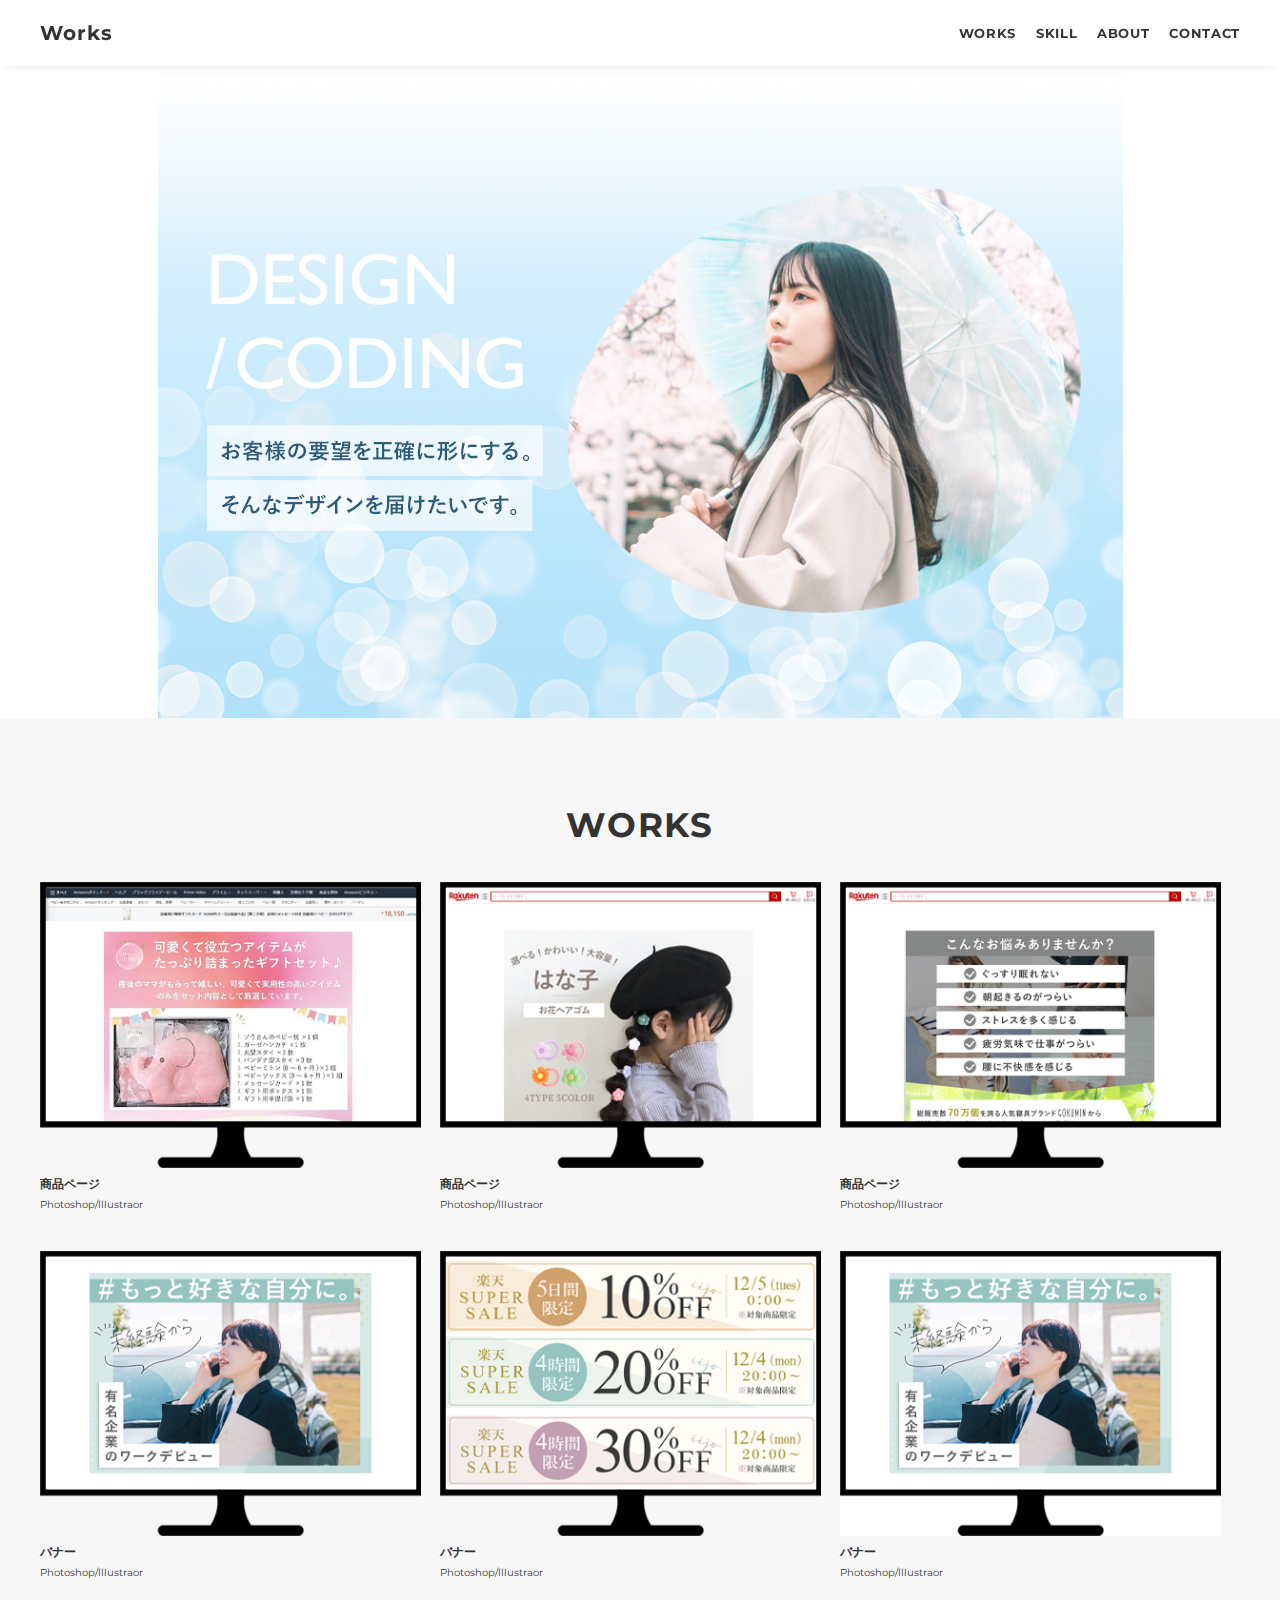
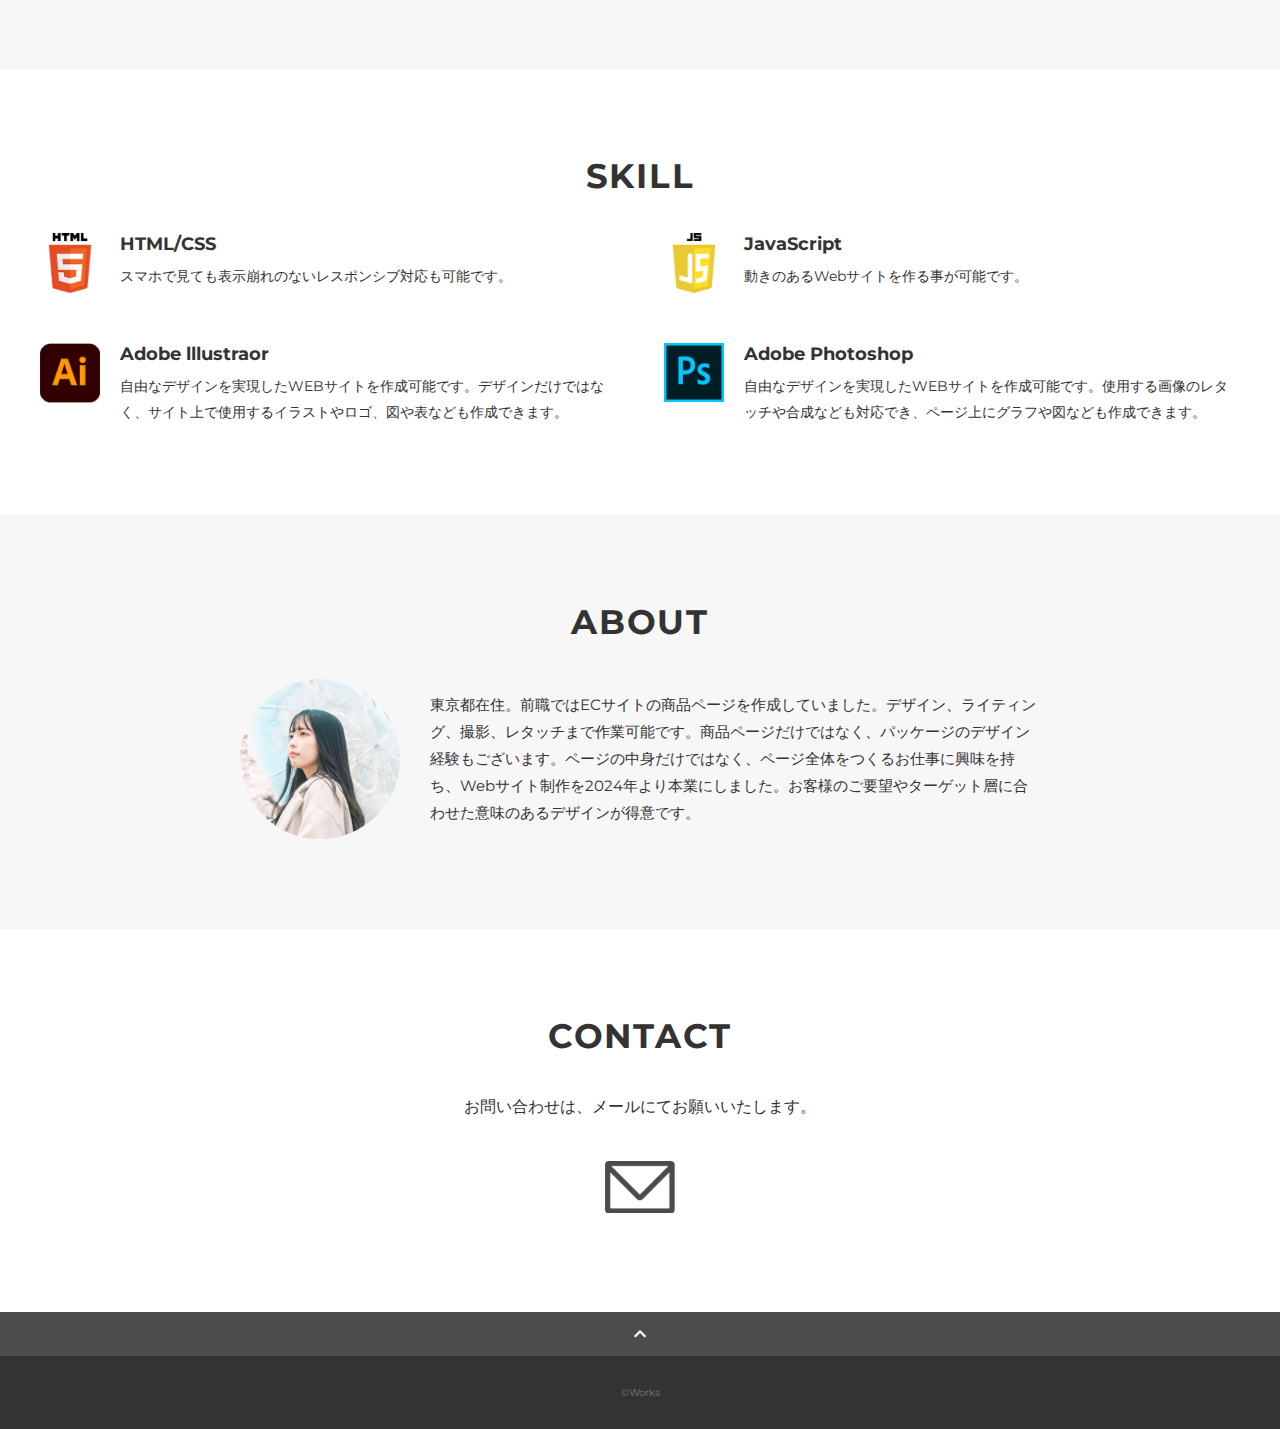
==== index.html @ e9cd40cb "Add files via upload" ====
<!DOCTYPE html>
<html>
<head>
  <meta charset="utf-8">
  <meta name="viewport" content="width=device-width, initial-scale=1.0, maximum-scale=1.0, minimum-scale=1.0">
  <title>ポートフォリオ</title>
  <link rel="preconnect" href="https://fonts.gstatic.com">
  <link href="https://fonts.googleapis.com/css2?family=Montserrat:wght@400;700&display=swap" rel="stylesheet">
  <link href="https://fonts.googleapis.com/css?family=Material+Icons+Outlined" rel="stylesheet">
  <link href="css/ress.css" media="all" rel="stylesheet" type="text/css" />
  <link href="css/style.css" media="all" rel="stylesheet" type="text/css" />
</head>

<body>
  <div class="wrapper">

    <!-- header -->
    <header class="header">
      <div class="container">
        <h1 class="header-logo">
          <a href="#">Works</a>
        </h1>
        <nav class="gnav">
          <ul class="gnav-list">
            <li class="gnav-item"><a href="#works">WORKS</a></li>
            <li class="gnav-item"><a href="#skill">SKILL</a></li>
            <li class="gnav-item"><a href="#about">ABOUT</a></li>
            <li class="gnav-item"><a href="#contact">CONTACT</a></li>
          </ul>
        </nav>
      </div>
    </header>
    <!-- /header -->

    <main class="content">

     <!-- mv -->
     <div class="mv">
      <div class="mv-container">
        <img src="img/main.jpg" alt="メイン画像">
      </div>
    </div>
    <!-- /mv -->

      <!-- works -->
      <section class="works section" id="works">
        <div class="container">
          <h2 class="title">WORKS</h2>
          <div class="works-list">
            <a class="works-item" href="works-1.html">
              <div class="works-img"><img src="img/works/html1.jpg" alt="html1" /></div>
              <p class="works-name">商品ページ</p>
              <p class="works-info">Photoshop/lllustraor</p>
            </a>
            <a class="works-item" href="works-2.html">
              <div class="works-img"><img src="img/works/html2.jpg" alt="html2" /></div>
              <p class="works-name">商品ページ</p>
              <p class="works-info">Photoshop/lllustraor</p>
            </a>
            <a class="works-item" href="works-3.html">
              <div class="works-img"><img src="img/works/html3.jpg" alt="html3" /></div>
              <p class="works-name">商品ページ</p>
              <p class="works-info">Photoshop/lllustraor</p>
            </a>
            <a class="works-item" href="works-4.html">
              <div class="works-img"><img src="img/works/html4.jpg" alt="html4" /></div>
              <p class="works-name">バナー</p>
              <p class="works-info">Photoshop/lllustraor</p>
            </a>
            <a class="works-item" href="works-5.html">
              <div class="works-img"><img src="img/works/html5.jpg" alt="html5" /></div>
              <p class="works-name">バナー</p>
              <p class="works-info">Photoshop/lllustraor</p>
            </a>
            <a class="works-item" href="works-6.html">
              <div class="works-img"><img src="img/works/html6.jpg" alt="html6" /></div>
              <p class="works-name">バナー</p>
              <p class="works-info">Photoshop/lllustraor</p>
            </a>
          </div>
        </div>
      </section>
      <!-- /works -->

      <!-- skill -->
      <section class="skill section" id="skill">
        <div class="container">
          <h2 class="title">SKILL</h2>
          <div class="skill-list">
            <div class="skill-item">
              <p class="skill-img"><img src="img/skills/html.png" alt="html"></p>
              <div class="skill-body">
                <h3 class="skill-name">HTML/CSS</h3>
                <p class="skill-text">
                  スマホで見ても表示崩れのないレスポンシブ対応も可能です。</p>
              </div>
            </div>
            <div class="skill-item">
              <p class="skill-img"><img src="img/skills/js.png" alt="javascript"></p>
              <div class="skill-body">
                <h3 class="skill-name">JavaScript</h3>
                <p class="skill-text">
                  動きのあるWebサイトを作る事が可能です。</p>
              </div>
            </div>
            <div class="skill-item">
              <p class="skill-img"><img src="img/skills/lllustraor.png" alt="lllustraor"></p>
              <div class="skill-body">
                <h3 class="skill-name">Adobe lllustraor</h3>
                <p class="skill-text">
                  自由なデザインを実現したWEBサイトを作成可能です。デザインだけではなく、サイト上で使用するイラストやロゴ、図や表なども作成できます。</p>
              </div>
            </div>
            <div class="skill-item">
              <p class="skill-img"><img src="img/skills/photoshop.png" alt="photoshop"></p>
              <div class="skill-body">
                <h3 class="skill-name">Adobe Photoshop</h3>
                <p class="skill-text">
                  自由なデザインを実現したWEBサイトを作成可能です。使用する画像のレタッチや合成なども対応でき、ページ上にグラフや図なども作成できます。</p>
              </div>
            </div>
          </div>
        </div>
      </section>
      <!-- /skill -->

      <!-- about -->
      <section class="about section" id="about">
        <div class="container">
          <h2 class="title">ABOUT</h2>
          <div class="profile">
            <p class="profile-img">
              <img src="img/about.jpg" alt="about">
            </p>
            <div class="profile-body">
              <p>
                東京都在住。前職ではECサイトの商品ページを作成していました。デザイン、ライティング、撮影、レタッチまで作業可能です。商品ページだけではなく、パッケージのデザイン経験もございます。ページの中身だけではなく、ページ全体をつくるお仕事に興味を持ち、Webサイト制作を2024年より本業にしました。お客様のご要望やターゲット層に合わせた意味のあるデザインが得意です。
              </p>
            </div>
          </div>
        </div>
      </section>
      <!-- /about -->

      <!-- contact -->
      <section class="contact section" id="contact">
        <div class="container">
          <h2 class="title">CONTACT</h2>
          <p class="lead">
            お問い合わせは、<br class="sp-only">メールにてお願いいたします。
          </p>
          <div class="contact-list">
            <a href="mailto:ikumixxky&#64;gmail.com" target="_blank">
              <img src="img/icon_mail.gif" alt="mail">
            </a>
          </div>
        </div>
      </section>
      <!-- /contact -->
      <div class="page-top" id="js-page-top">
        <span class="material-icons-outlined">expand_less</span>
      </div>
    </main>

    <!-- footer -->
    <footer class="footer">
      <div class="copyright">&copy;Works</div>
    </footer>
    <!-- /footer -->

  </div>
  <script src="https://ajax.googleapis.com/ajax/libs/jquery/3.6.0/jquery.min.js"></script>
  <script type='text/javascript' src="js/script.js"></script>
</body>
</html>
---- css/ress.css ----
/*!
 * ress.css • v3.0.1
 * MIT License
 * github.com/filipelinhares/ress
 */

/* # =================================================================
   # Global selectors
   # ================================================================= */

html {
  box-sizing: border-box;
  word-break: normal;
  -moz-tab-size: 4;
  tab-size: 4;

  -webkit-text-size-adjust: 100%; /* Prevent adjustments of font size after orientation changes in iOS */
}

*,
::before,
::after {
  box-sizing: inherit;
  background-repeat: no-repeat; /* Set `background-repeat: no-repeat` to all elements and pseudo elements */
}

::before,
::after {
  vertical-align: inherit;
  text-decoration: inherit; /* Inherit text-decoration and vertical align to ::before and ::after pseudo elements */
}

* {
  margin: 0;
  padding: 0; /* Reset `padding` and `margin` of all elements */
}

/* # =================================================================
   # General elements
   # ================================================================= */

hr {
  overflow: visible; /* Show the overflow in Edge and IE */
  height: 0; /* Add the correct box sizing in Firefox */
}

details,
main {
  display: block; /* Render the `main` element consistently in IE. */
}

summary {
  display: list-item; /* Add the correct display in all browsers */
}

small {
  font-size: 80%; /* Set font-size to 80% in `small` elements */
}

[hidden] {
  display: none; /* Add the correct display in IE */
}

abbr[title] {
  /* Add the correct text decoration in Chrome, Edge, IE, Opera, and Safari */
  text-decoration: underline;
  text-decoration: underline dotted;
  border-bottom: none; /* Remove the bottom border in Chrome 57 */
}

a {
  background-color: transparent; /* Remove the gray background on active links in IE 10 */
}

a:active,
a:hover {
  outline-width: 0; /* Remove the outline when hovering in all browsers */
}

code,
kbd,
pre,
samp {
  font-family: monospace, monospace; /* Specify the font family of code elements */
}

pre {
  font-size: 1em; /* Correct the odd `em` font sizing in all browsers */
}

b,
strong {
  font-weight: bolder; /* Add the correct font weight in Chrome, Edge, and Safari */
}

/* https://gist.github.com/unruthless/413930 */
sub,
sup {
  position: relative;
  font-size: 75%;
  line-height: 0;
  vertical-align: baseline;
}

sub {
  bottom: -.25em;
}

sup {
  top: -.5em;
}

/* # =================================================================
   # Forms
   # ================================================================= */

input {
  border-radius: 0;
}

/* Replace pointer cursor in disabled elements */
[disabled] {
  cursor: default;
}

[type="number"]::-webkit-container-spin-button,
[type="number"]::-webkit-outer-spin-button {
  height: auto; /* Correct the cursor style of increment and decrement buttons in Chrome */
}

[type="search"] {
  outline-offset: -2px; /* Correct the outline style in Safari */

  -webkit-appearance: textfield; /* Correct the odd appearance in Chrome and Safari */
}

[type="search"]::-webkit-search-decoration {
  -webkit-appearance: none; /* Remove the container padding in Chrome and Safari on macOS */
}

textarea {
  overflow: auto; /* Internet Explorer 11+ */
  resize: vertical; /* Specify textarea resizability */
}

button,
input,
optgroup,
select,
textarea {
  font: inherit; /* Specify font inheritance of form elements */
}

optgroup {
  font-weight: bold; /* Restore the font weight unset by the previous rule */
}

button {
  overflow: visible; /* Address `overflow` set to `hidden` in IE 8/9/10/11 */
}

button,
select {
  text-transform: none; /* Firefox 40+, Internet Explorer 11- */
}

/* Apply cursor pointer to button elements */
button,
[type="button"],
[type="reset"],
[type="submit"],
[role="button"] {
  cursor: pointer;
  color: inherit;
}

/* Remove container padding and border in Firefox 4+ */
button::-moz-focus-container,
[type="button"]::-moz-focus-container,
[type="reset"]::-moz-focus-container,
[type="submit"]::-moz-focus-container {
  padding: 0;
  border-style: none;
}

/* Replace focus style removed in the border reset above */
button:-moz-focusring,
[type="button"]::-moz-focus-container,
[type="reset"]::-moz-focus-container,
[type="submit"]::-moz-focus-container {
  outline: 1px dotted ButtonText;
}

button,
html [type="button"],
/* Prevent a WebKit bug where (2) destroys native `audio` and `video`controls in Android 4 */
[type="reset"],
[type="submit"] {
  -webkit-appearance: button; /* Correct the inability to style clickable types in iOS */
}

/* Remove the default button styling in all browsers */
button,
input,
select,
textarea {
  border-style: none;
  background-color: transparent;
}

/* Style select like a standard input */
select {
  -webkit-appearance: none; /* Chrome 41+ */
  -moz-appearance: none; /* Firefox 36+ */
}

select::-ms-expand {
  display: none; /* Internet Explorer 11+ */
}

select::-ms-value {
  color: currentColor; /* Internet Explorer 11+ */
}

legend {
  display: table; /* Correct the text wrapping in Edge and IE */
  max-width: 100%; /* Correct the text wrapping in Edge and IE */
  max-width: 100%; /* Correct the text wrapping in Edge 18- and IE */
  white-space: normal; /* Correct the text wrapping in Edge and IE */
  color: inherit; /* Correct the color inheritance from `fieldset` elements in IE */
  border: 0; /* Correct `color` not being inherited in IE 8/9/10/11 */
}

::-webkit-file-upload-button {
  font: inherit; /* Change font properties to `inherit` in Chrome and Safari */
  color: inherit;
  /* Correct the inability to style clickable types in iOS and Safari */

  -webkit-appearance: button;
}

/* # =================================================================
   # Specify media element style
   # ================================================================= */

img {
  border-style: none; /* Remove border when inside `a` element in IE 8/9/10 */
}

/* Add the correct vertical alignment in Chrome, Firefox, and Opera */
progress {
  vertical-align: baseline;
}

/* # =================================================================
   # Accessibility
   # ================================================================= */

/* Hide content from screens but not screenreaders */
@media screen {
  [hidden~="screen"] {
    display: inherit;
  }
  [hidden~="screen"]:not(:active):not(:focus):not(:target) {
    position: absolute !important;
    clip: rect(0 0 0 0) !important;
  }
}

/* Specify the progress cursor of updating elements */
[aria-busy="true"] {
  cursor: progress;
}

/* Specify the pointer cursor of trigger elements */
[aria-controls] {
  cursor: pointer;
}

/* Specify the unstyled cursor of disabled, not-editable, or otherwise inoperable elements */
[aria-disabled] {
  cursor: default;
}
---- css/style.css ----
body {
  font-family: "Montserrat","Helvetica Neue",Arial,"Hiragino Kaku Gothic ProN","Hiragino Sans",Meiryo,sans-serif;
  font-size: 15px;
  letter-spacing: .0.5em;
  color: #333;
}

a {
  transition: opacity .3s;
  text-decoration: none;
  color: #1ca9e3;
}

img {
  max-width: 100%;
  height: auto;
  vertical-align: bottom;
  border-style: none;
}



.pc-only {
  display: block;
}

.sp-only {
  display: none;
}

/*--------------------------------
 レイアウト
---------------------------------*/
.wrapper {
  padding-top: 73px;
}

.section {
  padding: 90px 0;
}

.section:nth-of-type(odd) {
  background-color: #f7f7f7;
}

.container {
  max-width: 1340px;
  margin: 0 auto;
  padding: 0 40px;
}

/*--------------------------------
 見出し
---------------------------------*/
.title {
  font-size: 34px;
  font-weight: bold;
  line-height: 1;
  margin-bottom: 40px;
  text-align: center;
  letter-spacing: .05em;
  color: #333;
}

.lead {
  font-size: 16px;
  line-height: 1.8;
  margin-bottom: 30px;
}

/*--------------------------------
ヘッダー
---------------------------------*/
.header {
  position: fixed;
  top: 0;
  z-index: 1;
  width: 100%;
  background-color: #fff;
  box-shadow: 0 5px 10px -6px rgba(0,0,0,.1);
}

.header .container {
  display: flex;
  align-items: center;
  justify-content: space-between;
  padding: 20px 40px;
}

.header-logo {
  font-size: 20px;
  font-weight: bold;
  line-height: 1.2;
  margin-right: 20px;
  letter-spacing: .05em;
}

.header-logo a {
  color: #333;
}

.gnav-list {
  display: flex;
  justify-content: space-between;
  list-style: none;
}

.gnav-item:not(:last-child) {
  margin-right: 20px;
}

.gnav-item a {
  position: relative;
  font-size: 13px;
  font-weight: bold;
  display: inline-block;
  padding: 5px 0;
  transition: .3s;
  letter-spacing: .05em;
  color: #333;
}
.gnav-item a:after {
  position: absolute;
  bottom: 0;
  left: 50%;
  width: 0;
  height: 3px;
  content: "";
  transition: .3s;
  -webkit-transform: translateX(-50%);
  transform: translateX(-50%);
  background-color: #333;
}

.gnav-item a:hover:after {
  width: 100%;
}

/*--------------------------------
 メインビジュアル
---------------------------------*/
.mv {
  display: flex;
  align-items: center;
  justify-content: center;
  height: auto;
  text-align: center;
}

.mv-container {
  position: relative;
  padding: 0 20px;
}

.mv-container img {
  width: 100%;
  height: auto;
}

/*--------------------------------
 Works
---------------------------------*/
.works-list {
  display: flex;
  flex-wrap: wrap;
  margin-bottom: -40px;
}

.works-item {
  width: 31.74603%;
  margin-right: 1.58730%;
  margin-bottom: 40px;
  color: #333;
}

.works-item:hover {
  opacity: .9;
}

.works-item:nth-of-type(3n) {
  margin-right: 0;
}

.works-name {
  font-size: 12px;
  font-weight: bold;
  margin-top: 8px;
}

.works-info {
  font-size: 10px;
  margin-top: 5px;
}

/*--------------------------------
 Skill
---------------------------------*/
.skill-list {
  display: flex;
  flex-wrap: wrap;
  justify-content: space-between;
  margin-bottom: -50px;
}

.skill-item {
  display: flex;
  align-items: flex-start;
  justify-content: space-between;
  width: 48%;
  margin-bottom: 50px;
}

.skill-img {
  width: 60px;
  height: auto;
  margin-right: 20px;
}

.skill-body {
  flex: 1;
}

.skill-name {
  margin-bottom: 10px;
}

.skill-text {
  font-size: 14px;
  line-height: 1.8;
}

/*--------------------------------
 About
---------------------------------*/
.profile {
  display: flex;
  flex-wrap: wrap;
  max-width: 800px;
  margin: 0 auto;
}
.profile-img {
  width: 20%;
  margin-right: 30px;
  border-radius: 50%;
}
.profile-img img {
  border-radius: 50%;
}
.profile-body {
  flex: 1;
  display: flex;
  align-items: center;
}

.profile-body p {
  font-size: 15px;
  line-height: 1.8;
}

.profile-body p:not(:last-child) {
  margin-bottom: 30px;
}

/*--------------------------------
 Contact
---------------------------------*/
.contact {
  text-align: center;
}

.contact-item:not(:last-child) {
  margin-right: 10px;
}

.contact-text {
  margin-top: 10px;
}
/*--------------------------------
 ページトップ
---------------------------------*/
.page-top {
  font-weight: bold;
  padding: 10px;
  cursor: pointer;
  text-align: center;
  background-color: #4c4c4c;
}

.page-top .material-icons-outlined {
  vertical-align: bottom;
  color: #fff;
}

/*--------------------------------
 フッター
---------------------------------*/
.footer {
  padding: 30px;
  background-color: #333;
}

.copyright {
  font-size: 10px;
  text-align: center;
  color: #797979;
}

/*--------------------------------
 下層：Worksページ
---------------------------------*/
.article {
  padding: 80px 0;
}

.article-container {
  max-width: 1040px;
  margin: 0 auto;
  padding: 0 20px;
}

.article-title {
  margin-bottom: 30px;
  text-align: center;
}

.article-body {
  max-width: 720px;
  margin: 0 auto;
  margin-bottom: 80px;
}

.article-body h3 {
  position: relative;
  font-size: 18px;
  margin-bottom: 5px;
  padding-left: 1em;
}

.article-body img {
  width: 100%;
  height: auto;
}

.article-body h3:not(:first-child) {
  margin-top: 50px;
}

.article-body h3::before {
  position: absolute;
  top: 0;
  left: 0;
  width: 4px;
  height: 100%;
  content: "";
  border-radius: 3px;
  background-color: #333;
}

.article-body p {
  font-size: 15px;
  line-height: 1.8;
  margin-bottom: 30px;
}

.home-link {
  text-align: center;
}

/*media Queries 767
----------------------------------------------------*/
@media screen and (max-width: 767px) {
  body {
    font-size: 14px;
  }

  .pc-only {
    display: none;
  }

  .sp-only {
    display: block;
  }

  /* 見出し */
  .title {
    font-size: 26px;
    margin-bottom: 20px;
  }

  .lead {
    font-size: 14px;
    line-height: 1.7;
    margin-bottom: 20px;
  }

  /* レイアウト */
  .wrapper {
    padding-top: 57px;
  }

  .section {
    padding: 60px 0;
  }

  .container {
    padding: 0 20px;
  }

  /* ヘッダー */
  .header .container {
    padding: 15px;
  }

  .header-logo {
    font-size: 15px;
    margin-right: 15px;
  }

  .gnav-item:not(:last-child) {
    margin-right: 10px;
  }

  .gnav-item a {
    font-size: 10px;
  }

  .gnav-item a:after {
    display: none;
  }

  /*  メインビジュアル */
  .mv {
    height: 40vh;
  }

  .mv-container {
    padding: 0 20px;
  }

  .mv-title {
    font-size: 30px;
  }
  .mv-subtitle {
    font-size: 16px;
    margin-bottom: 20px;
  }

  .mv-text {
    top: 75%;
    font-size: 14px;
    line-height: 1.7;
  }

  /* Works */
  .works-name {
    font-size: 12px;
  }

  .works-info {
    margin-top: 3px;
  }

  .works-list {
    justify-content: space-between;
  }

  .works-item {
    flex: 0 0 48%;
    margin-right: 0;
    margin-bottom: 30px;
  }

  /* Skill */
  .skill-list {
    display: block;
    margin-bottom: 0;
  }

  .skill-item {
    width: 100%;
    margin-bottom: 35px;
  }

  .skill-item:last-child {
    margin-bottom: 0;
  }

  .skill-name {
    margin-bottom: 5px;
  }

  .skill-text {
    font-size: 13px;
    line-height: 1.7;
  }

  /* About */
  .profile {
    display: block;
  }
  .profile-img {
    width: 150px;
    margin: 0 auto;
    margin-bottom: 25px;
  }

  .profile-body p {
    font-size: 14px;
    line-height: 1.7;
  }

  .profile-body p:not(:last-child) {
    margin-bottom: 20px;
  }

  /* フッター */
  .footer {
    padding: 20px;
  }

  /* 下層ページ */
  .article {
    padding: 50px 0;
  }

  .article-body h3 {
    font-size: 16px;
    padding-left: .8em;
  }

  .article-body h3:not(:first-child) {
    margin-top: 30px;
  }

  .article-body p {
    font-size: 14px;
    line-height: 1.7;
    margin-bottom: 20px;
  }
}
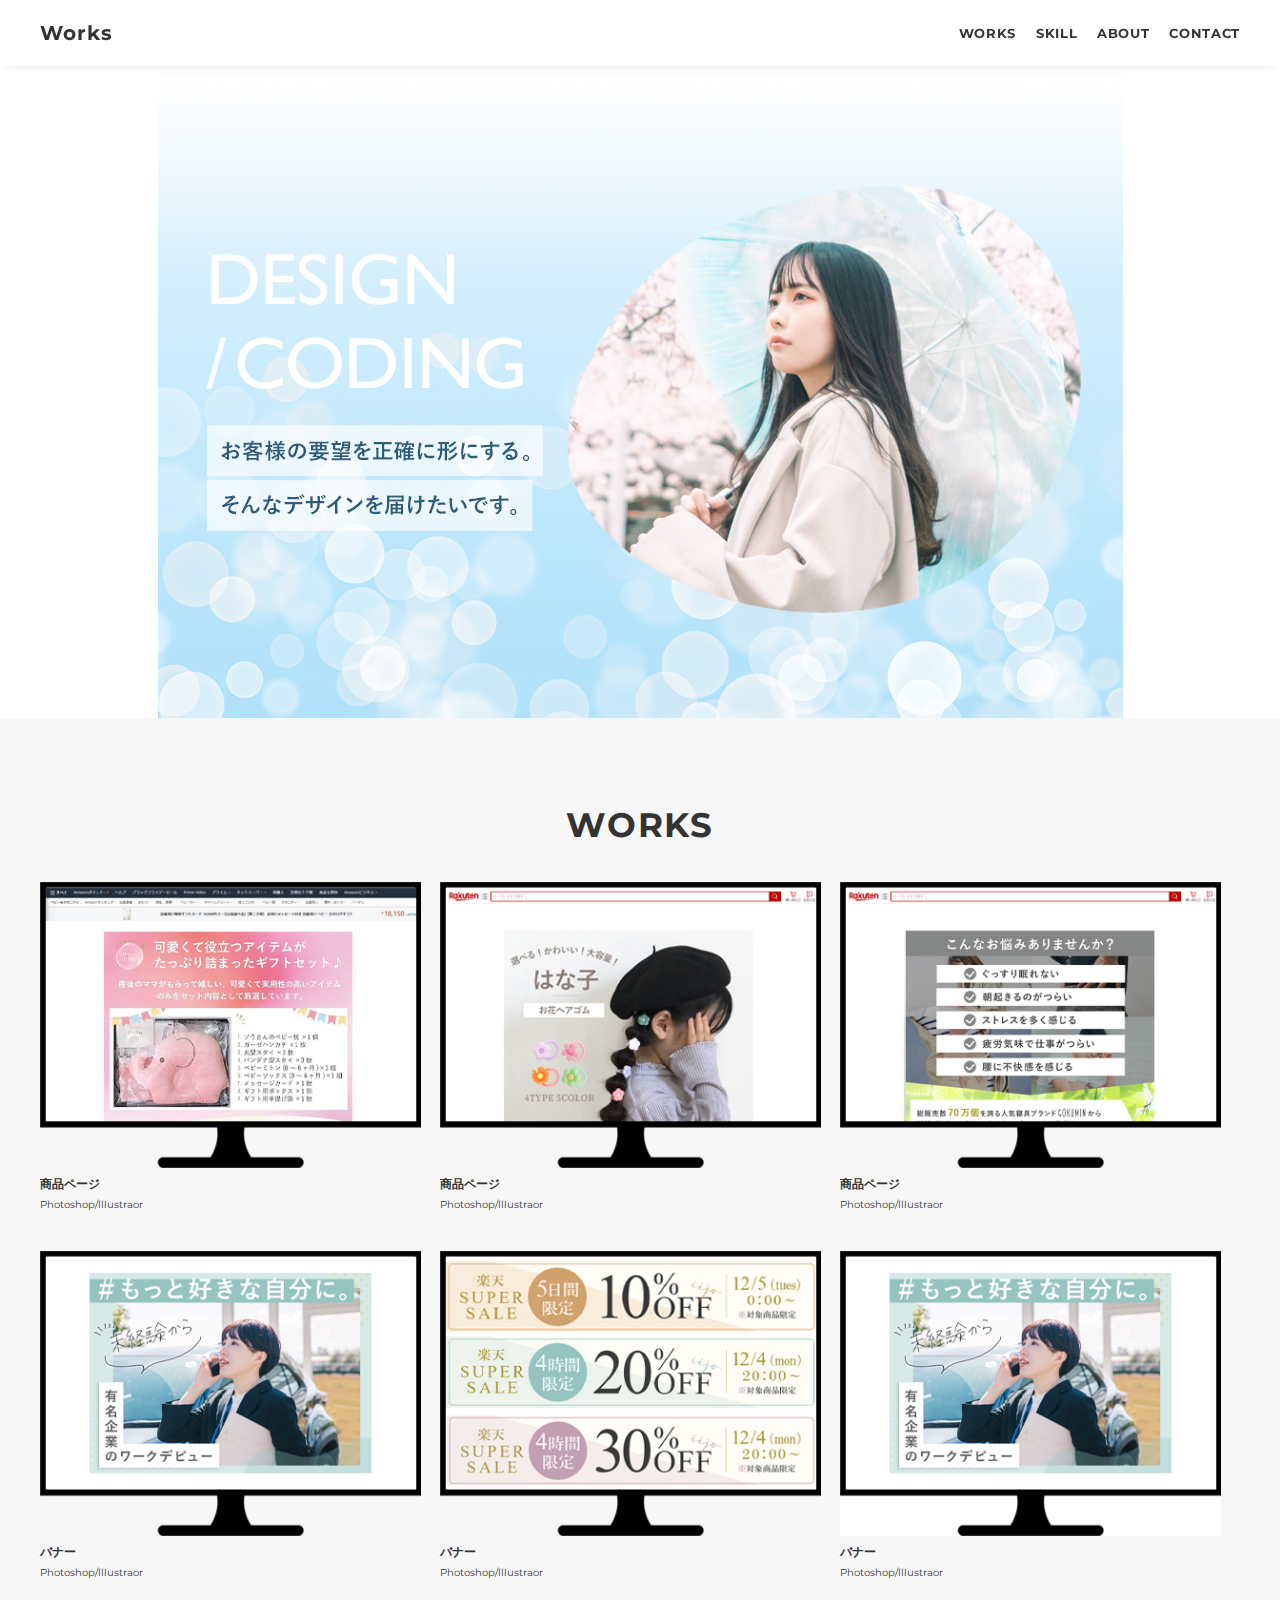
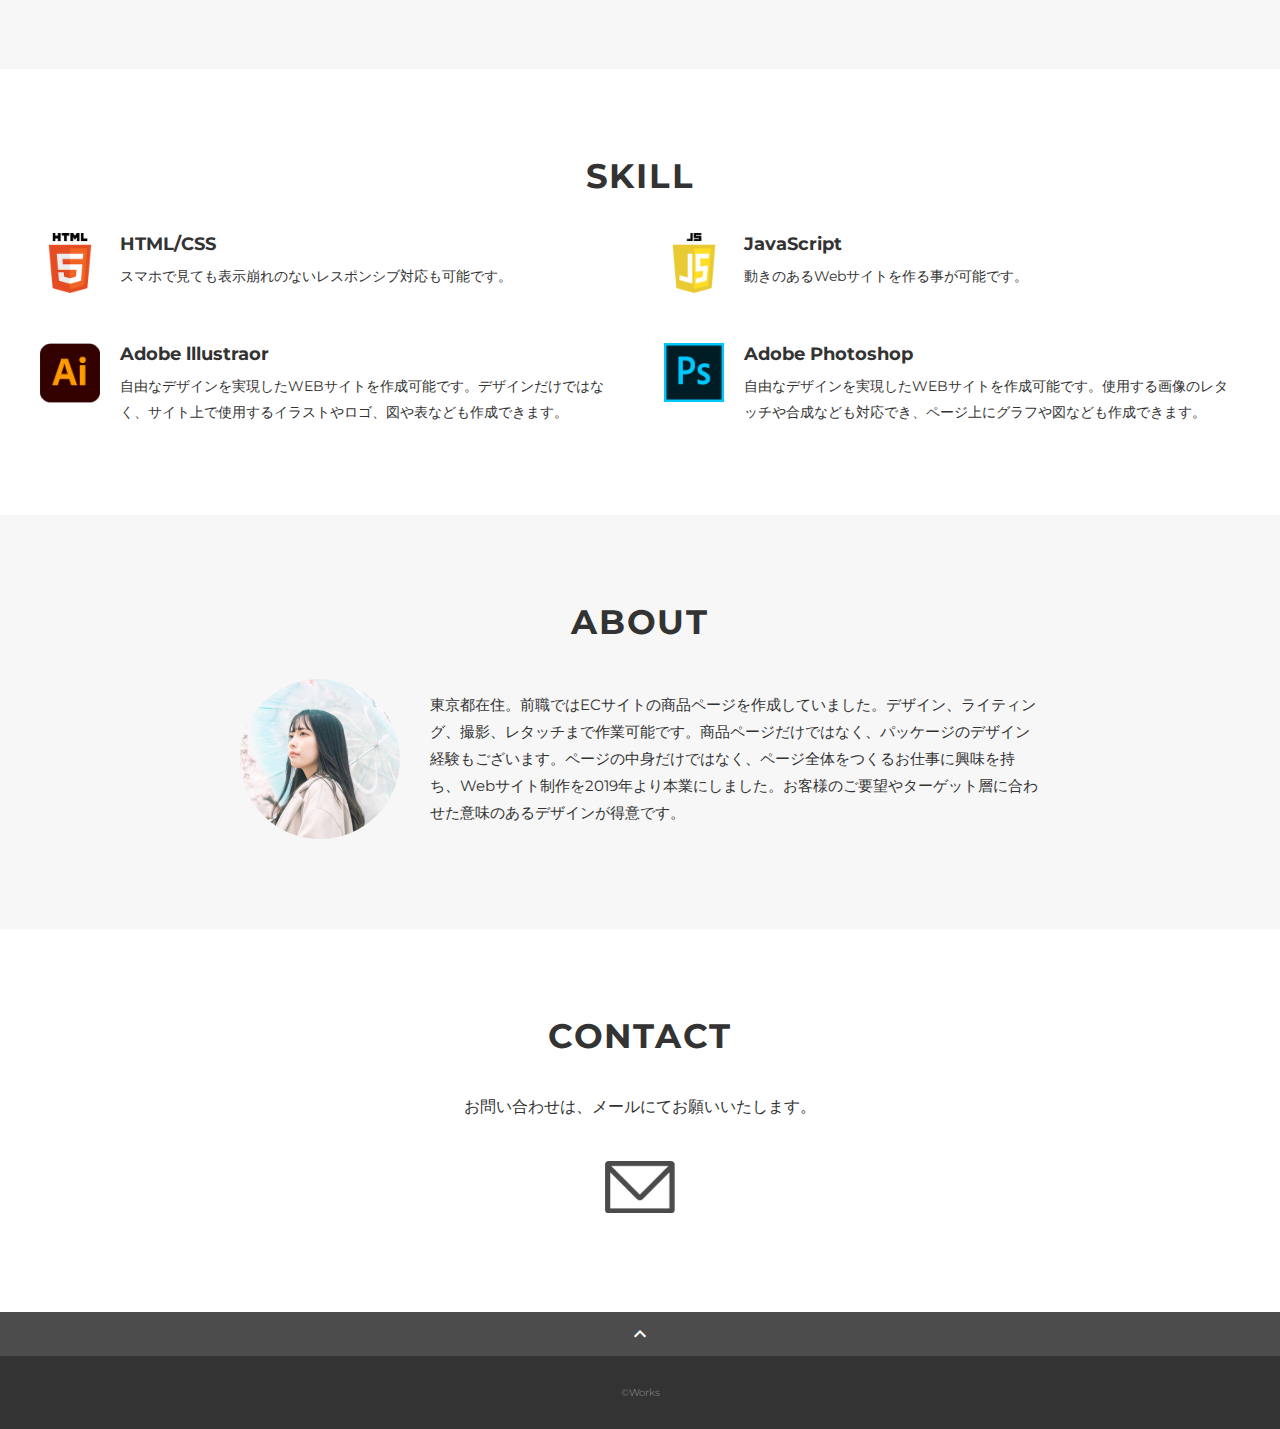
==== commit 49f0bc1b: "Update index.html" ====
--- a/index.html
+++ b/index.html
@@ -134,7 +134,7 @@
             </p>
             <div class="profile-body">
               <p>
-                東京都在住。前職ではECサイトの商品ページを作成していました。デザイン、ライティング、撮影、レタッチまで作業可能です。商品ページだけではなく、パッケージのデザイン経験もございます。ページの中身だけではなく、ページ全体をつくるお仕事に興味を持ち、Webサイト制作を2024年より本業にしました。お客様のご要望やターゲット層に合わせた意味のあるデザインが得意です。
+                東京都在住。前職ではECサイトの商品ページを作成していました。デザイン、ライティング、撮影、レタッチまで作業可能です。商品ページだけではなく、パッケージのデザイン経験もございます。ページの中身だけではなく、ページ全体をつくるお仕事に興味を持ち、Webサイト制作を2019年より本業にしました。お客様のご要望やターゲット層に合わせた意味のあるデザインが得意です。
               </p>
             </div>
           </div>
@@ -172,4 +172,4 @@
   <script src="https://ajax.googleapis.com/ajax/libs/jquery/3.6.0/jquery.min.js"></script>
   <script type='text/javascript' src="js/script.js"></script>
 </body>
-</html>+</html>
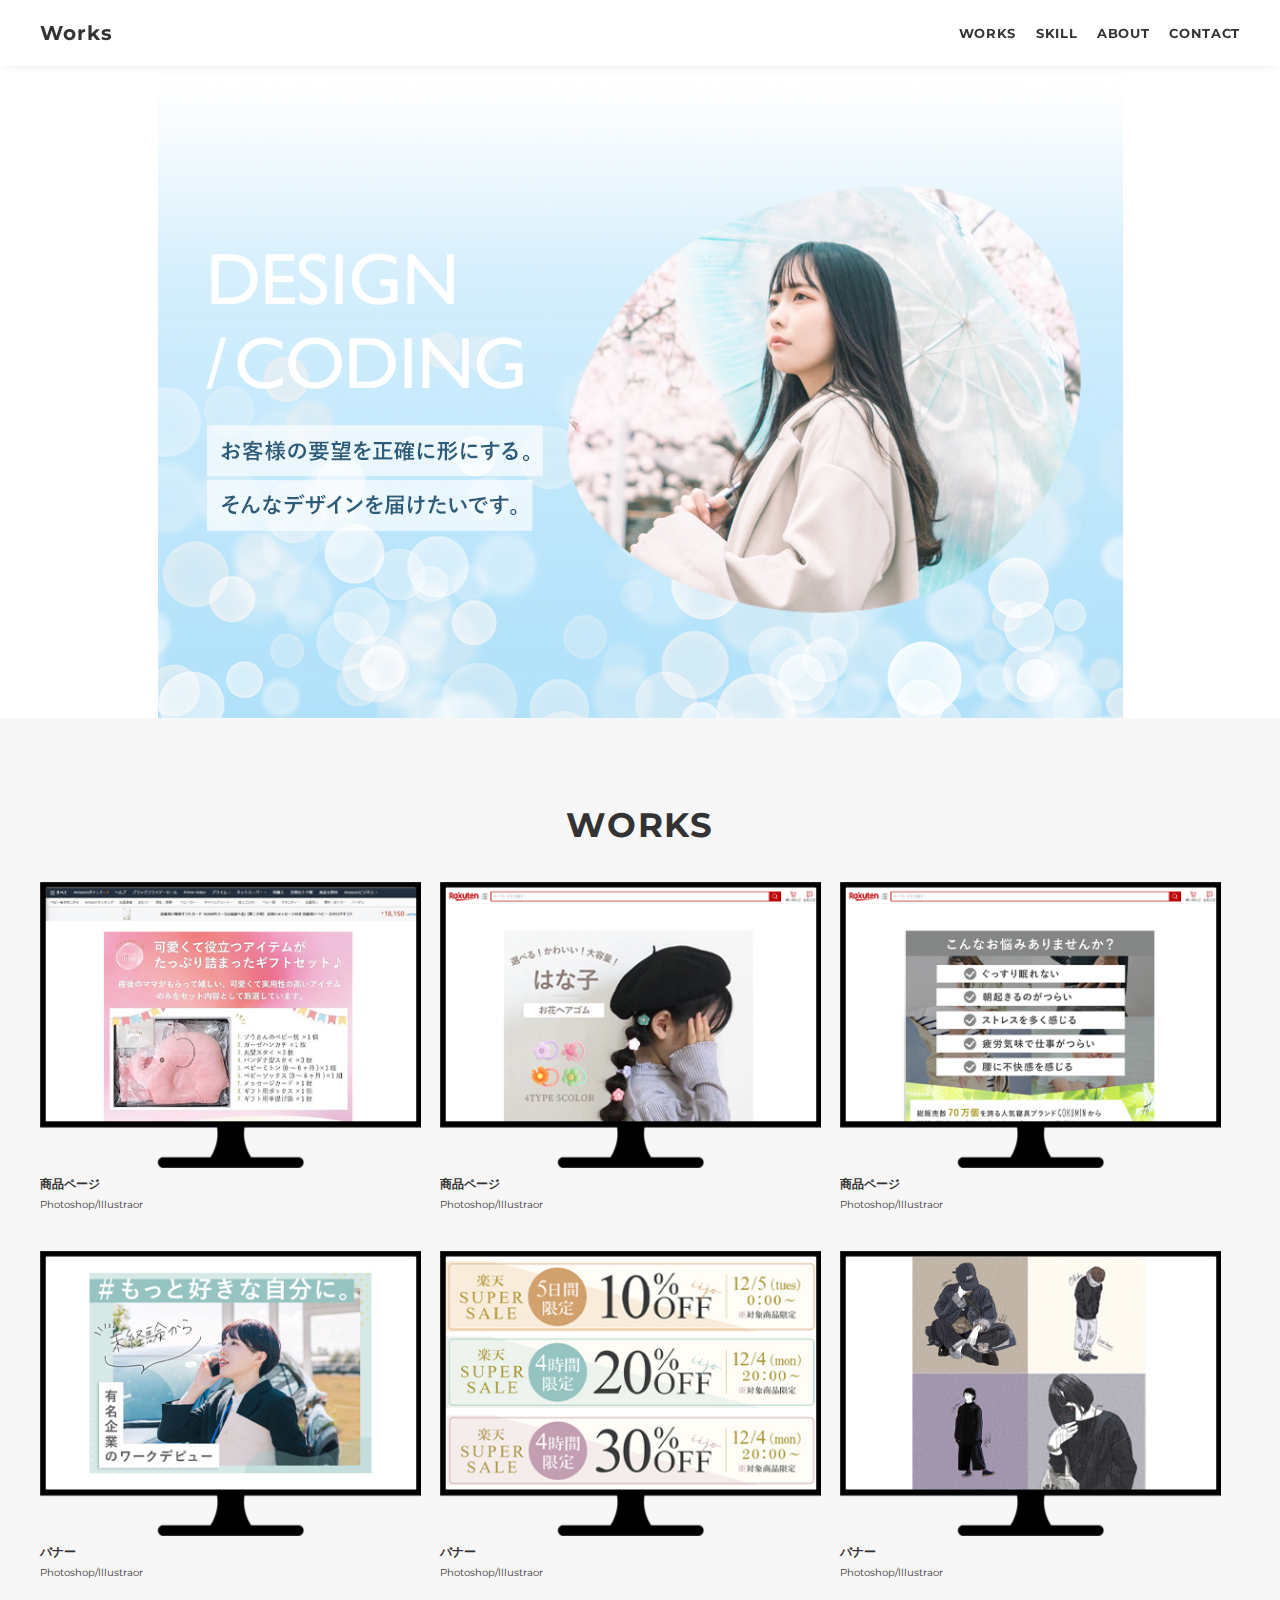
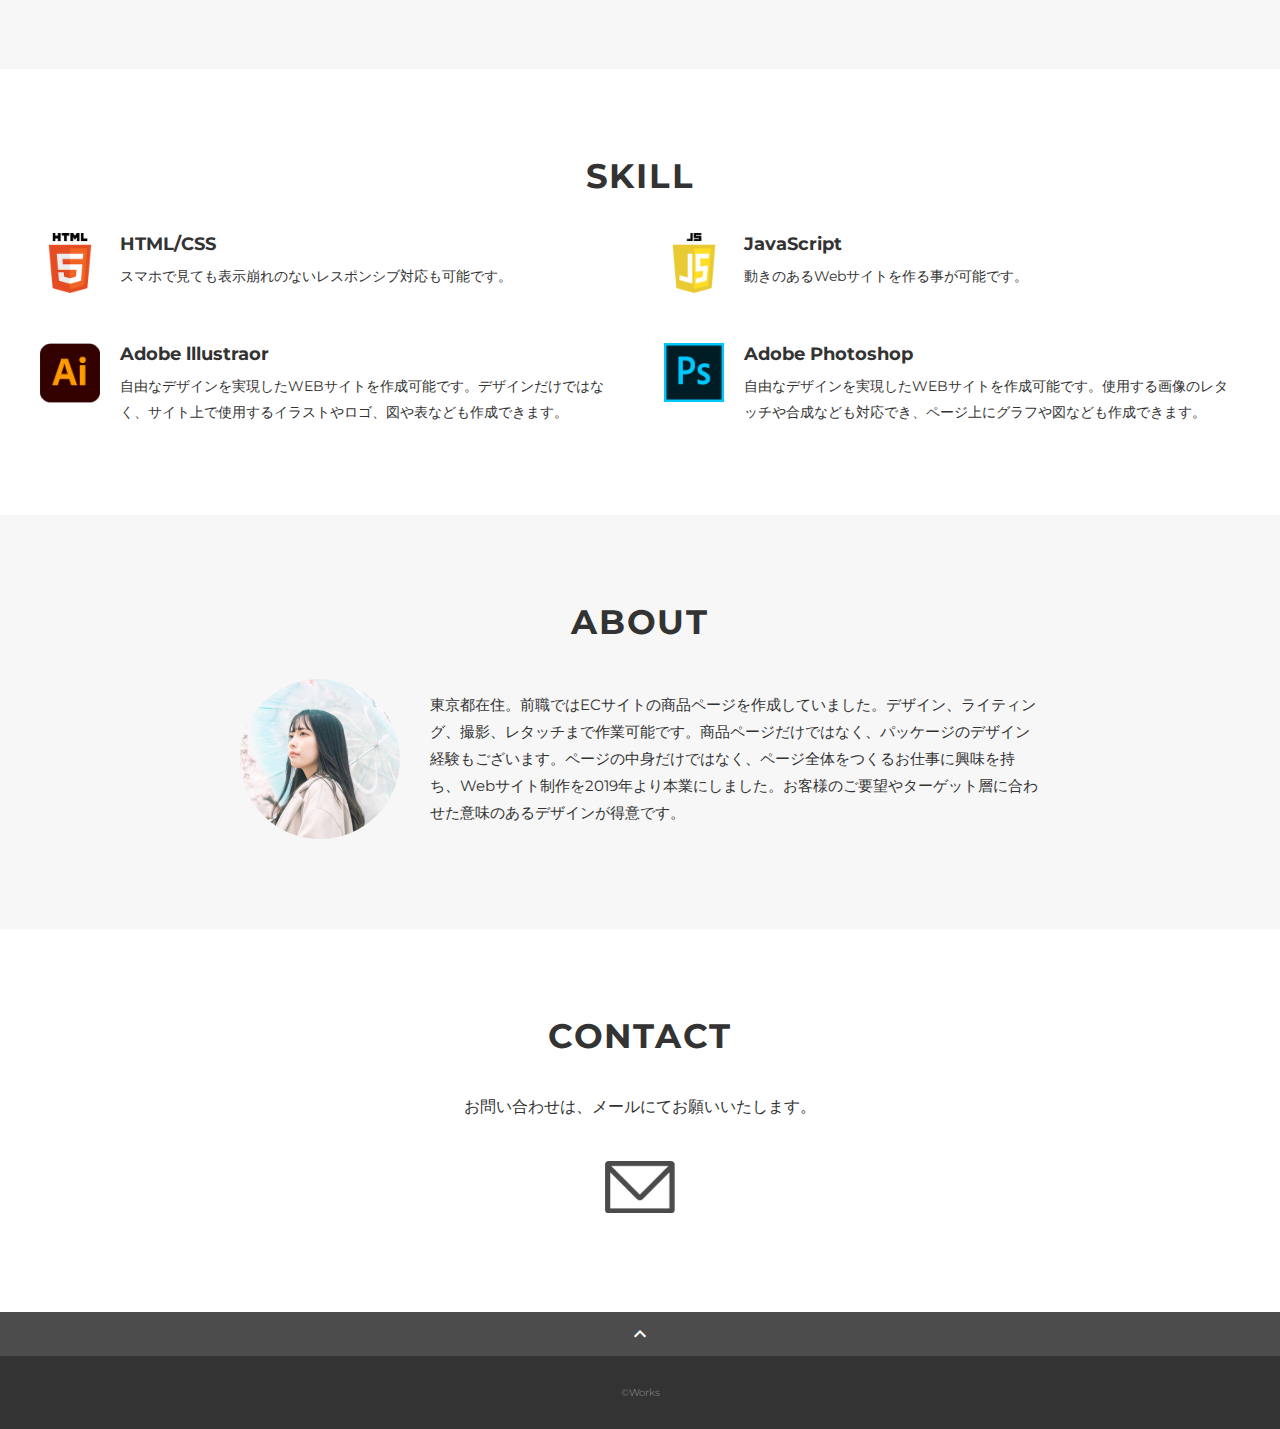
==== commit eeb45432: "Add files via upload" ====
--- a/index.html
+++ b/index.html
@@ -172,4 +172,4 @@
   <script src="https://ajax.googleapis.com/ajax/libs/jquery/3.6.0/jquery.min.js"></script>
   <script type='text/javascript' src="js/script.js"></script>
 </body>
-</html>
+</html>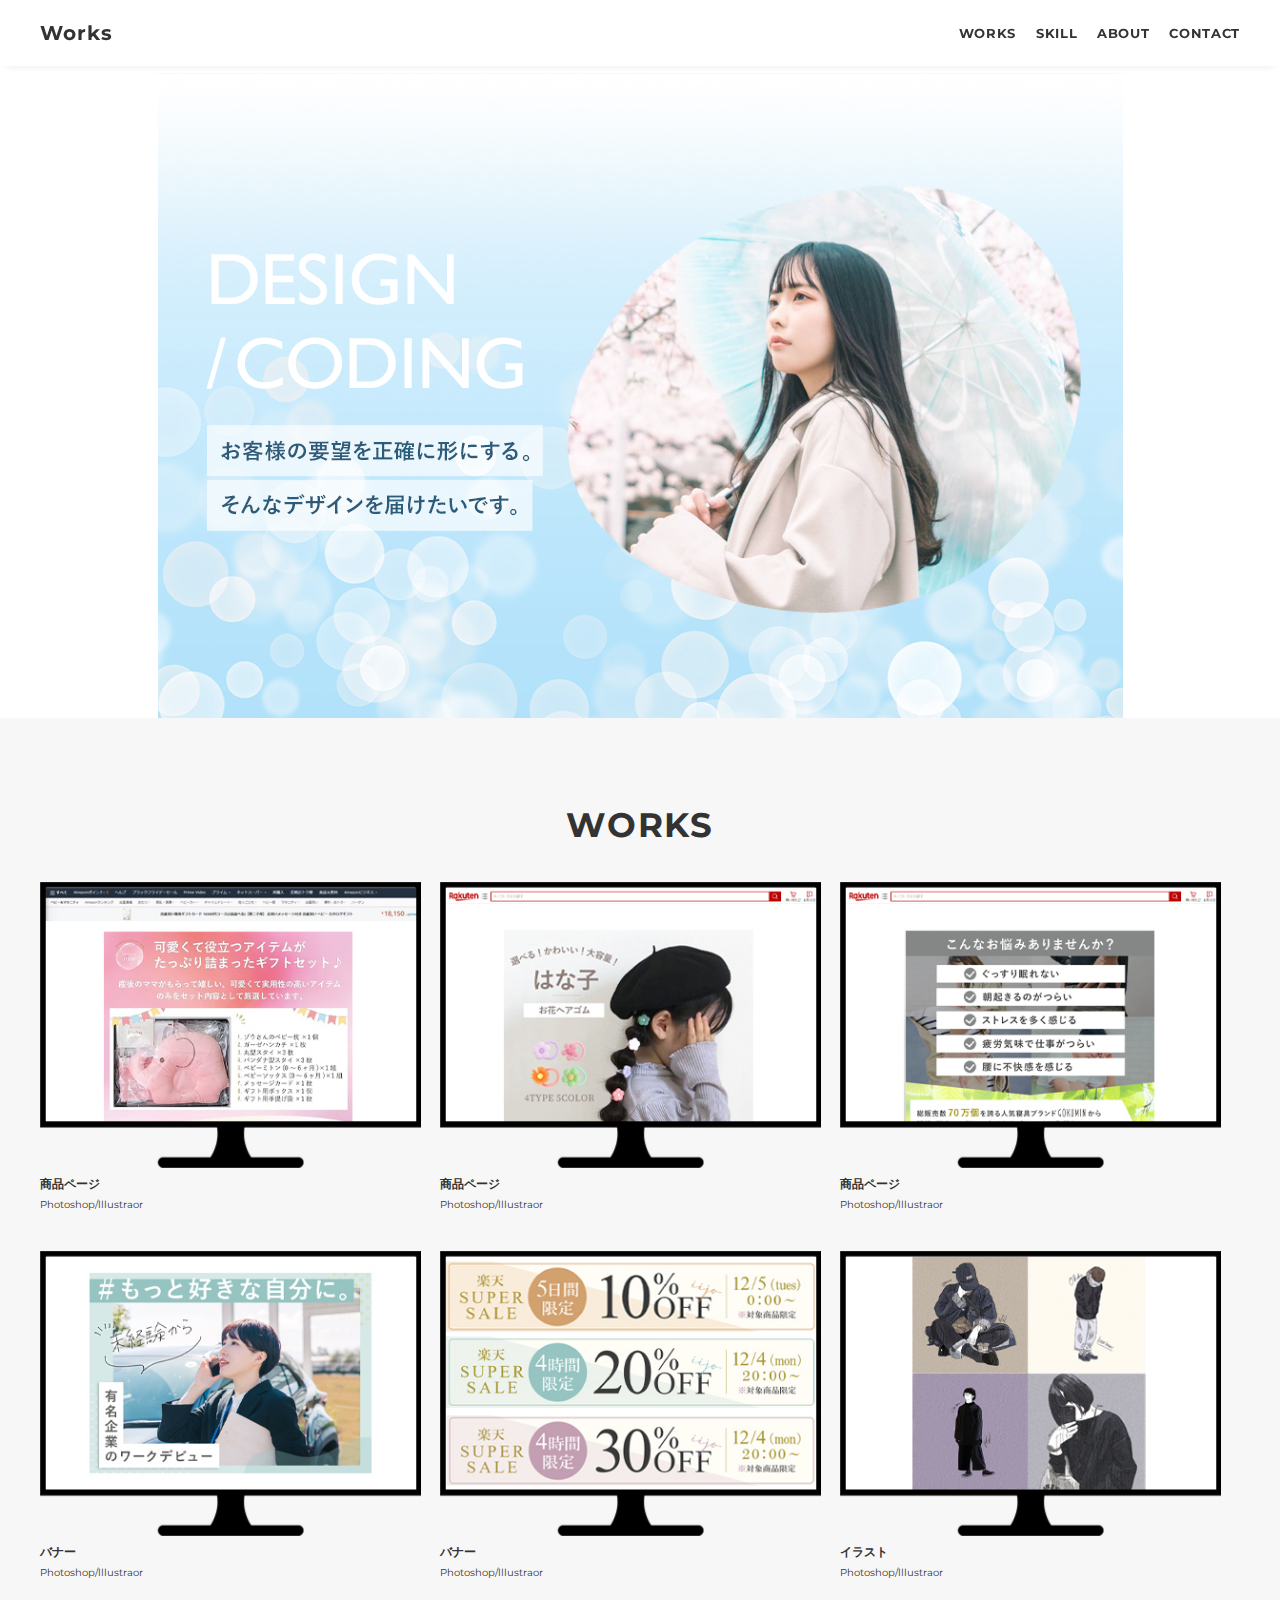
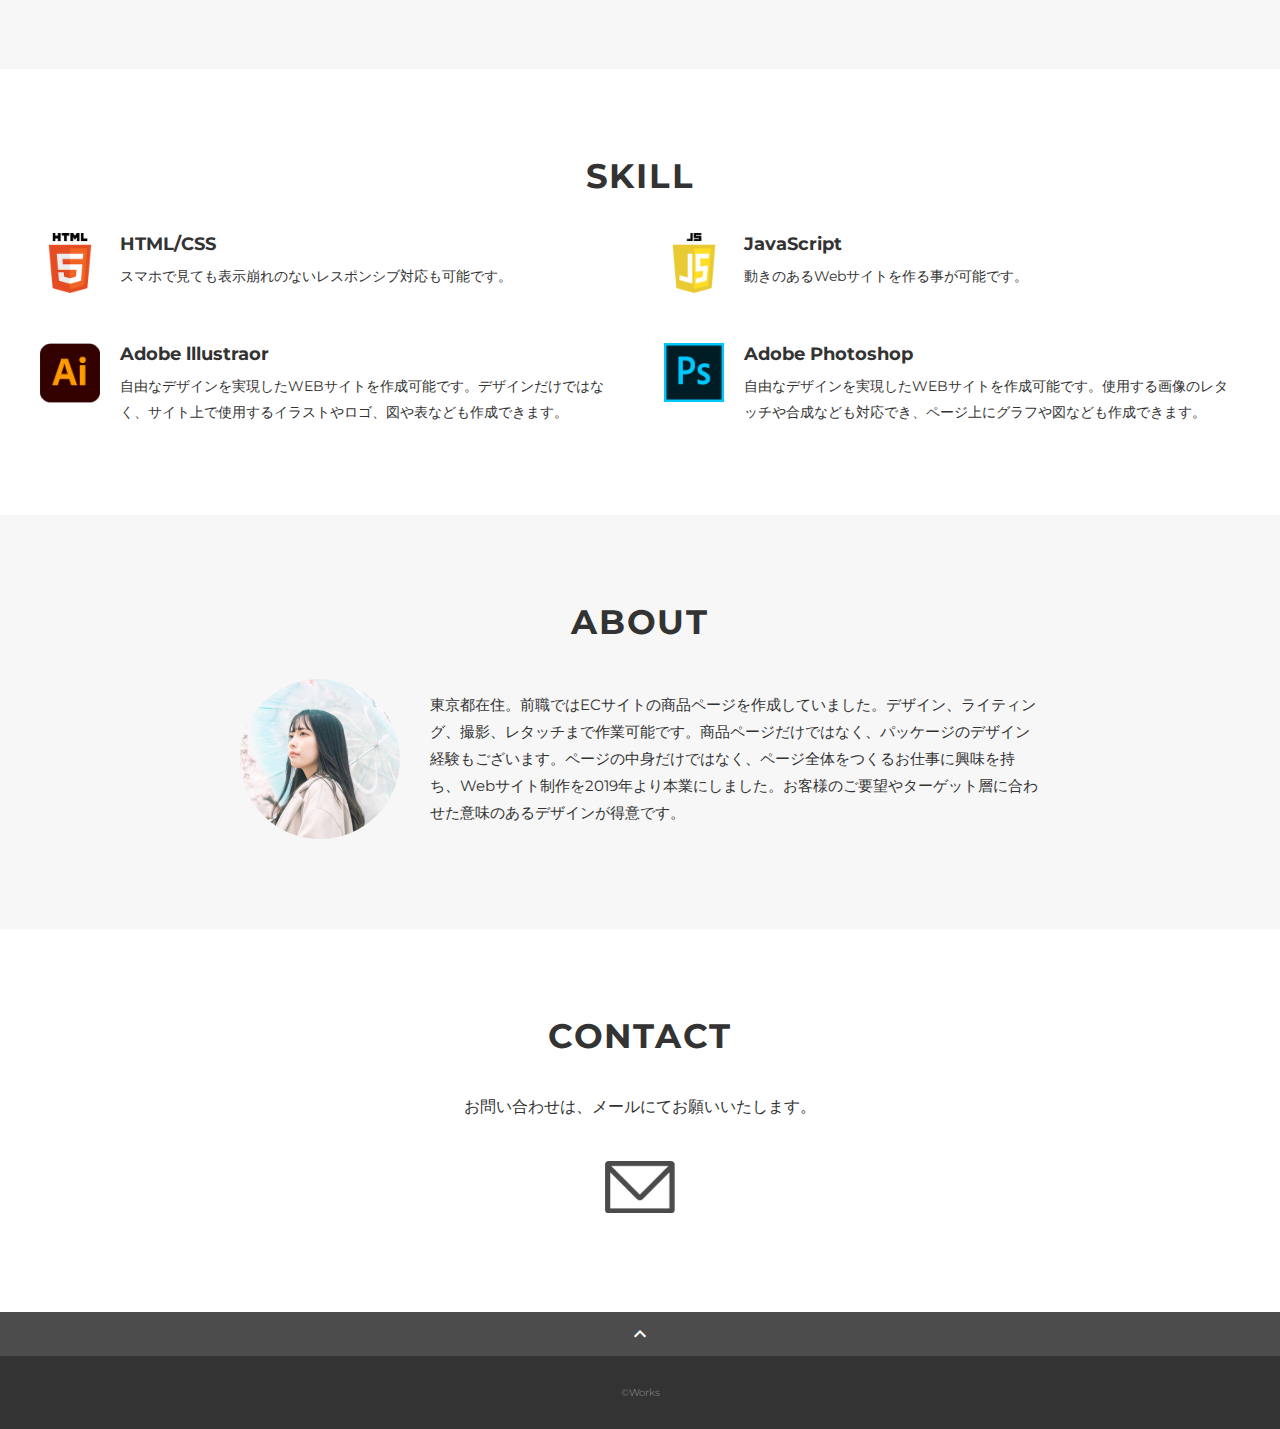
==== commit 117bfa0a: "Update index.html" ====
--- a/index.html
+++ b/index.html
@@ -74,7 +74,7 @@
             </a>
             <a class="works-item" href="works-6.html">
               <div class="works-img"><img src="img/works/html6.jpg" alt="html6" /></div>
-              <p class="works-name">バナー</p>
+              <p class="works-name">イラスト</p>
               <p class="works-info">Photoshop/lllustraor</p>
             </a>
           </div>
@@ -172,4 +172,4 @@
   <script src="https://ajax.googleapis.com/ajax/libs/jquery/3.6.0/jquery.min.js"></script>
   <script type='text/javascript' src="js/script.js"></script>
 </body>
-</html>+</html>
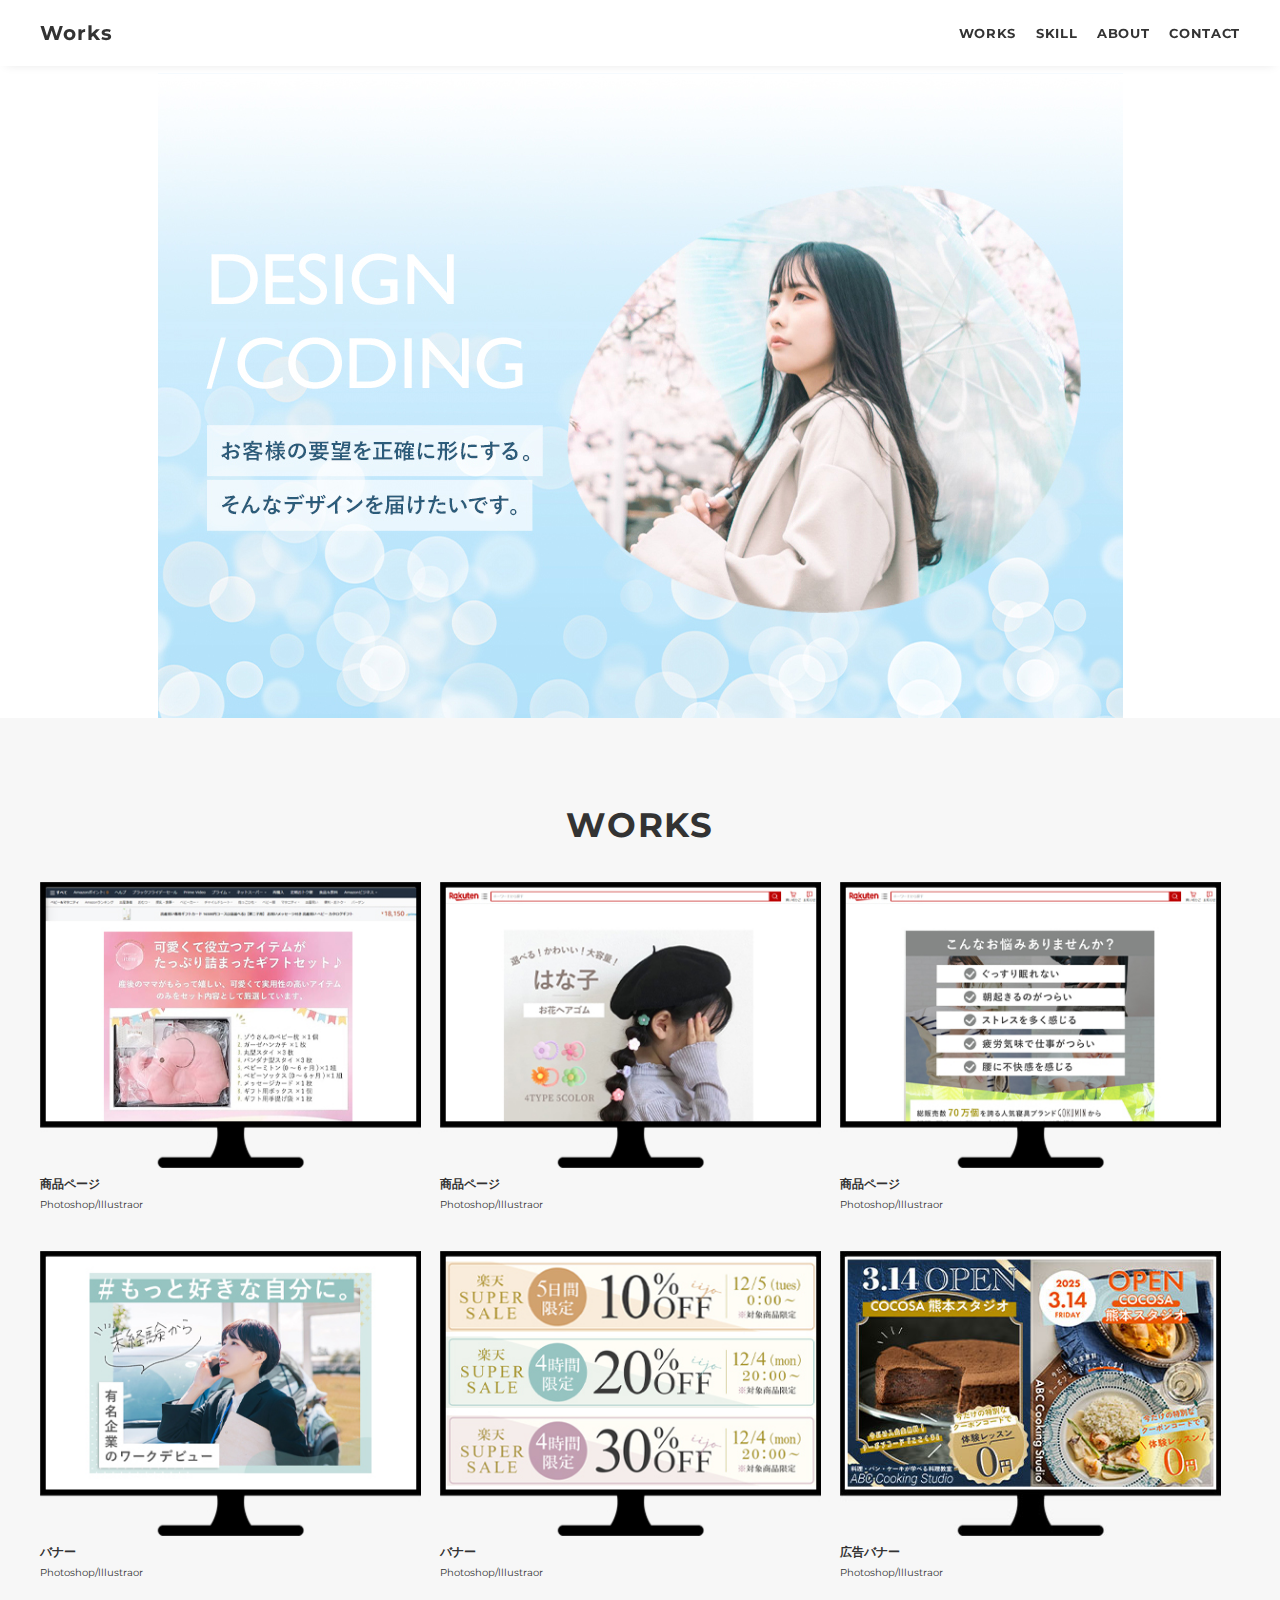
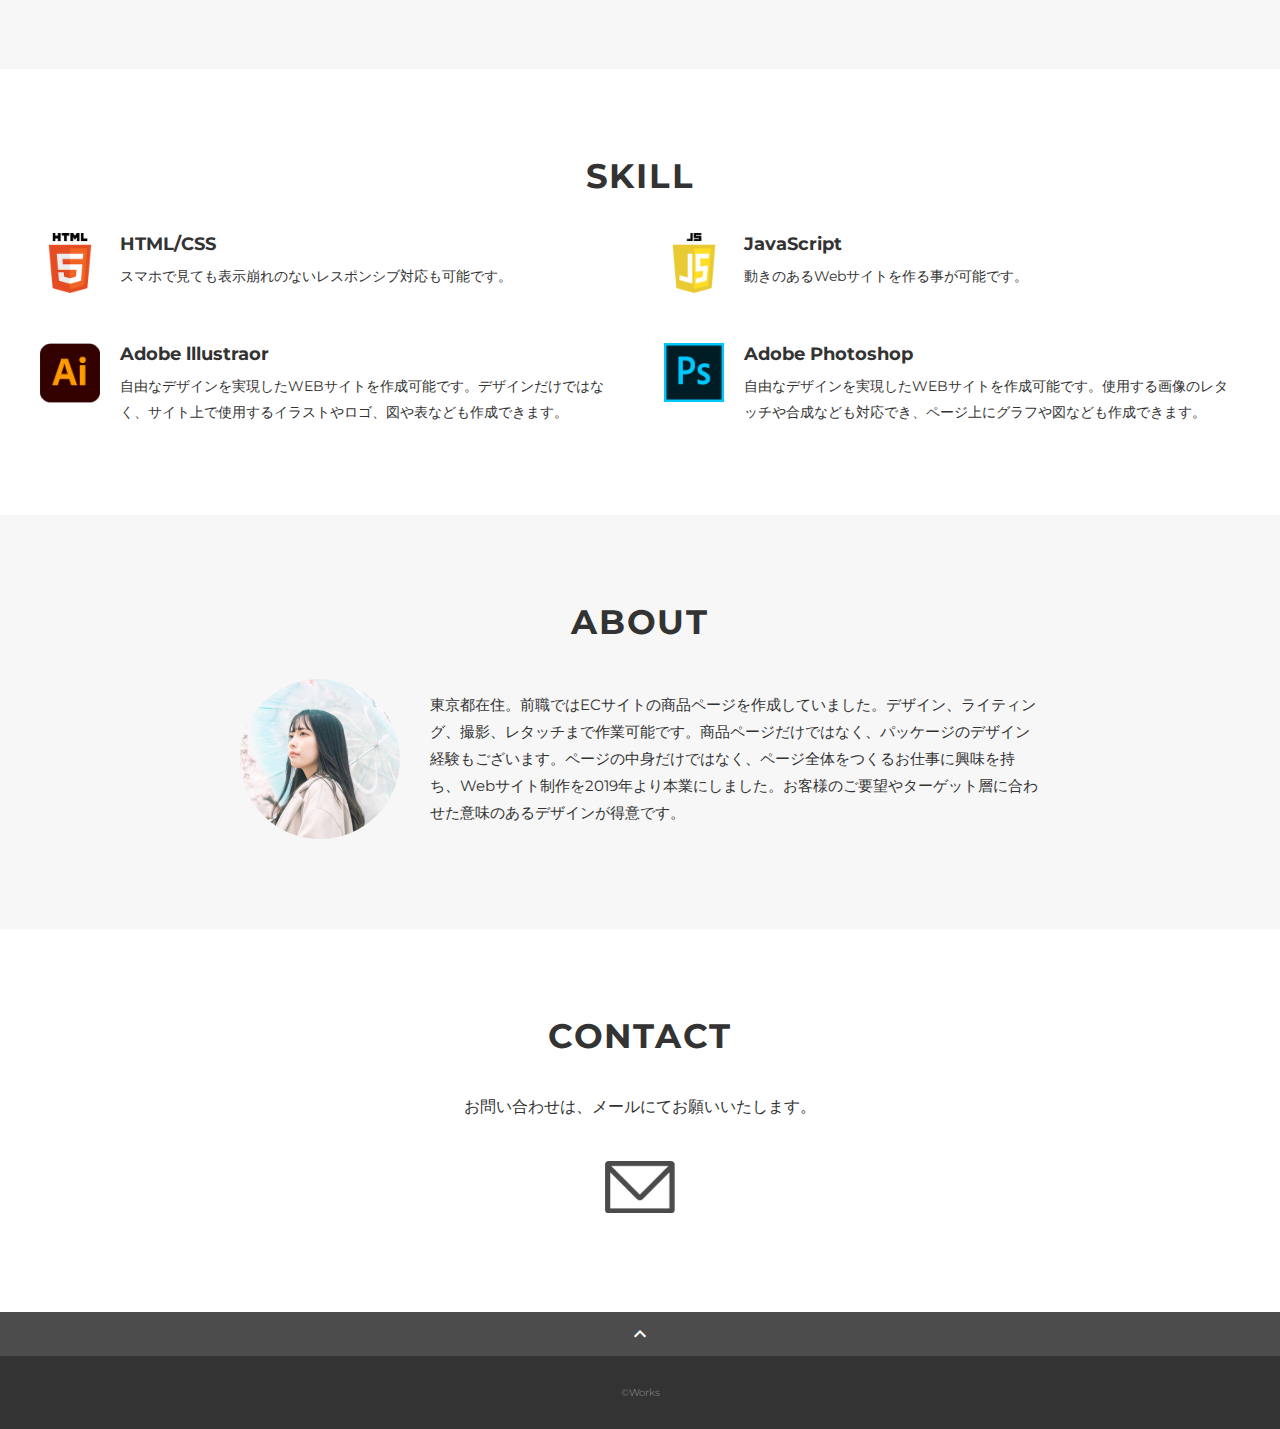
==== commit 9ebf3c5f: "Update index.html" ====
--- a/index.html
+++ b/index.html
@@ -74,7 +74,7 @@
             </a>
             <a class="works-item" href="works-6.html">
               <div class="works-img"><img src="img/works/html6.jpg" alt="html6" /></div>
-              <p class="works-name">イラスト</p>
+              <p class="works-name">広告バナー</p>
               <p class="works-info">Photoshop/lllustraor</p>
             </a>
           </div>
